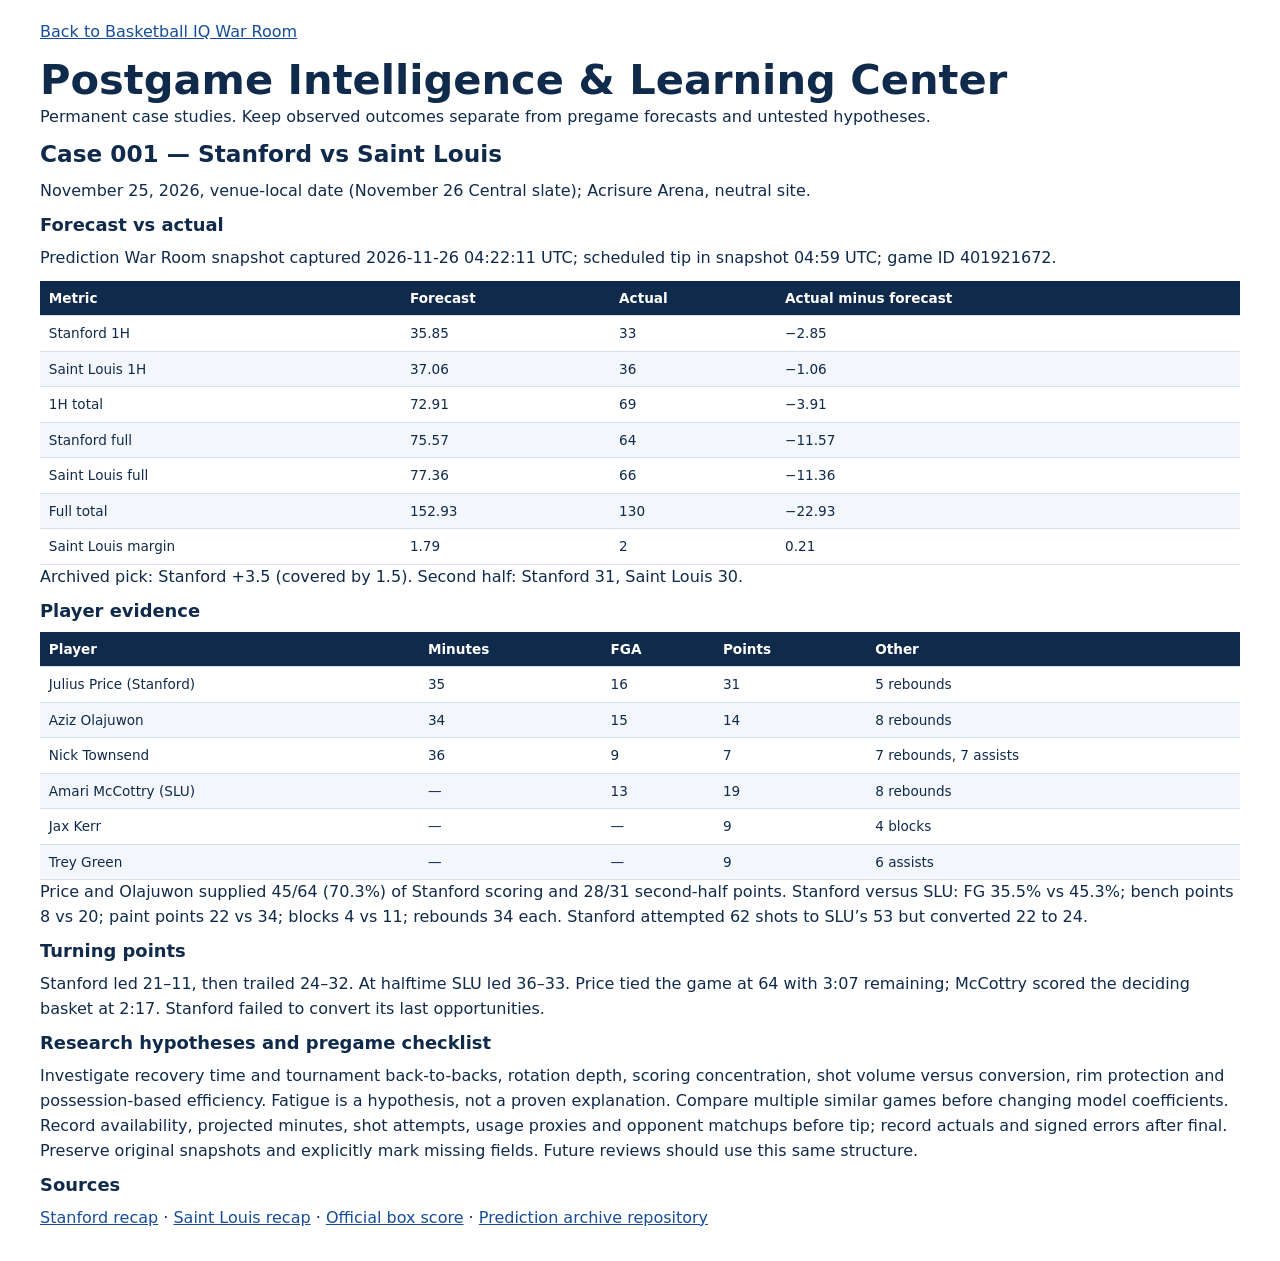
==== site/postgame.html @ ce0318b3 "Add permanent postgame learning center and verified Stanford Saint Louis case study" ====
<!doctype html><html lang="en"><meta charset="utf-8"><meta name="viewport" content="width=device-width,initial-scale=1"><title>Postgame Intelligence & Learning Center</title><link rel="stylesheet" href="style.css"><body><main><p><a href="index.html">Back to Basketball IQ War Room</a></p><h1>Postgame Intelligence &amp; Learning Center</h1><p>Permanent case studies. Keep observed outcomes separate from pregame forecasts and untested hypotheses.</p><article><h2>Case 001 — Stanford vs Saint Louis</h2><p>November 25, 2026, venue-local date (November 26 Central slate); Acrisure Arena, neutral site.</p><h3>Forecast vs actual</h3><p>Prediction War Room snapshot captured 2026-11-26 04:22:11 UTC; scheduled tip in snapshot 04:59 UTC; game ID 401921672.</p><table><thead><tr><th>Metric</th><th>Forecast</th><th>Actual</th><th>Actual minus forecast</th></tr></thead><tbody><tr><td>Stanford 1H</td><td>35.85</td><td>33</td><td>−2.85</td></tr><tr><td>Saint Louis 1H</td><td>37.06</td><td>36</td><td>−1.06</td></tr><tr><td>1H total</td><td>72.91</td><td>69</td><td>−3.91</td></tr><tr><td>Stanford full</td><td>75.57</td><td>64</td><td>−11.57</td></tr><tr><td>Saint Louis full</td><td>77.36</td><td>66</td><td>−11.36</td></tr><tr><td>Full total</td><td>152.93</td><td>130</td><td>−22.93</td></tr><tr><td>Saint Louis margin</td><td>1.79</td><td>2</td><td>0.21</td></tr></tbody></table><p>Archived pick: Stanford +3.5 (covered by 1.5). Second half: Stanford 31, Saint Louis 30.</p><h3>Player evidence</h3><table><thead><tr><th>Player</th><th>Minutes</th><th>FGA</th><th>Points</th><th>Other</th></tr></thead><tbody><tr><td>Julius Price (Stanford)</td><td>35</td><td>16</td><td>31</td><td>5 rebounds</td></tr><tr><td>Aziz Olajuwon</td><td>34</td><td>15</td><td>14</td><td>8 rebounds</td></tr><tr><td>Nick Townsend</td><td>36</td><td>9</td><td>7</td><td>7 rebounds, 7 assists</td></tr><tr><td>Amari McCottry (SLU)</td><td>—</td><td>13</td><td>19</td><td>8 rebounds</td></tr><tr><td>Jax Kerr</td><td>—</td><td>—</td><td>9</td><td>4 blocks</td></tr><tr><td>Trey Green</td><td>—</td><td>—</td><td>9</td><td>6 assists</td></tr></tbody></table><p>Price and Olajuwon supplied 45/64 (70.3%) of Stanford scoring and 28/31 second-half points. Stanford versus SLU: FG 35.5% vs 45.3%; bench points 8 vs 20; paint points 22 vs 34; blocks 4 vs 11; rebounds 34 each. Stanford attempted 62 shots to SLU’s 53 but converted 22 to 24.</p><h3>Turning points</h3><p>Stanford led 21–11, then trailed 24–32. At halftime SLU led 36–33. Price tied the game at 64 with 3:07 remaining; McCottry scored the deciding basket at 2:17. Stanford failed to convert its last opportunities.</p><h3>Research hypotheses and pregame checklist</h3><p>Investigate recovery time and tournament back-to-backs, rotation depth, scoring concentration, shot volume versus conversion, rim protection and possession-based efficiency. Fatigue is a hypothesis, not a proven explanation. Compare multiple similar games before changing model coefficients. Record availability, projected minutes, shot attempts, usage proxies and opponent matchups before tip; record actuals and signed errors after final. Preserve original snapshots and explicitly mark missing fields. Future reviews should use this same structure.</p><h3>Sources</h3><p><a href="https://gostanford.com/news/2026/11/26/price-scores-31-but-stanford-falls-late-to-saint-louis">Stanford recap</a> · <a href="https://slubillikens.com/news/2026/11/26/mens-basketball-bills-top-stanford-66-64-in-acrisure-series-finale.aspx">Saint Louis recap</a> · <a href="https://slubillikens.com/boxscore.aspx?id=18853&amp;path=mbball">Official box score</a> · <a href="https://github.com/DrKimberlyrobins/docs-prediction-war-room">Prediction archive repository</a></p></article></main></body></html>
---- site/style.css ----
:root{--navy:#102a4c;--blue:#164c9b;--gold:#e9b85b;--green:#18734b;--cloud:#f3f7fc;--border:#d6e0ed;--muted:#425673}
*{box-sizing:border-box}
body{margin:0;background:white;color:var(--navy);font:16px/1.55 system-ui,sans-serif}
h1,h2,h3,p{margin:0 0 .65rem}
h1,h2,h3{line-height:1.2}
h1{font-size:clamp(1.65rem,4vw,2.6rem);margin-bottom:0}
h2{font-size:1.45rem}
h3{font-size:1.12rem}
a{color:var(--blue)}
button,summary{cursor:pointer}
button{font:inherit}
button:focus-visible,summary:focus-visible,a:focus-visible{outline:3px solid var(--gold);outline-offset:3px}
.mast{background:white;border-bottom:4px solid var(--gold)}
.mast-inner,main{width:min(1320px,100%);margin:auto;padding:1.25rem clamp(1rem,4vw,2.5rem)}
.mast-inner{display:flex;align-items:end;justify-content:space-between;gap:1rem}
#league{color:var(--blue);font-weight:700;font-size:.85rem}
#print{white-space:nowrap;background:white;border:1px solid var(--blue);color:var(--blue);padding:.45rem .8rem;border-radius:.4rem}
#asof,.muted,small{color:var(--muted)}
#games{display:grid;grid-auto-flow:column;grid-auto-columns:minmax(195px,15%);overflow:auto;gap:.55rem;padding:.25rem .25rem .8rem}
.game{background:white;border:1px solid var(--border);text-align:left;color:var(--navy);border-radius:.55rem;padding:.55rem .7rem}
.game[aria-current=true]{border-color:var(--blue);background:var(--cloud);box-shadow:inset 3px 0 var(--blue)}
.game span{display:flex;align-items:center;gap:.4rem;font-weight:650;font-size:.9rem}
.game img{width:21px;height:21px;object-fit:contain}
#matchup{margin:1rem 0}
.headline{display:flex;align-items:center;justify-content:space-between;gap:1rem;border-top:4px solid var(--navy);padding:1rem 0 .5rem}
section.panel{border:1px solid var(--border);border-radius:.65rem;margin:.85rem 0;padding:1rem;min-width:0}
.leaders,.score-grid{display:grid;grid-template-columns:repeat(2,minmax(0,1fr));gap:.75rem}
.leaders>div,.score{padding:.85rem;background:var(--cloud);border-radius:.5rem}
.leaders h3{display:flex;align-items:center;gap:.5rem}
.leaders img{height:32px;width:32px;object-fit:contain}
.score strong{display:block;color:var(--green);font-size:1.3rem}
.status{color:#805514}
.scroll{overflow:auto}
table{border-collapse:collapse;width:100%;font-variant-numeric:tabular-nums;font-size:.85rem}
th,td{padding:.42rem .55rem;vertical-align:top;text-align:left;border-bottom:1px solid var(--border)}
thead th{background:var(--navy);color:white;white-space:nowrap}
.players tbody th{min-width:145px}
.players td:last-child{min-width:190px}
tr:nth-child(even){background:var(--cloud)}
p.sources{font-size:.85rem;margin-top:.75rem}
details{padding:.8rem 0;border-top:1px solid var(--border);margin-top:.75rem}
details summary{font-weight:700}
details>div{padding-top:.75rem}
@media(max-width:640px){.mast-inner,.headline{align-items:flex-start}.mast-inner{flex-direction:column}.leaders,.score-grid{grid-template-columns:1fr}.panel{padding:.7rem}}
@media print{
  body{color:#000;font:10px/1.35 system-ui,sans-serif}
  .mast-inner,main{width:100%;padding:.4rem}
  #print,#games,#history,#methods{display:none}
  section.panel{padding:.4rem;border:1px solid #aaa}
  .scroll{overflow:visible}
  table{font-size:8px}
  th,td{padding:.15rem;overflow-wrap:anywhere}
  .players tbody th,.players td:last-child{min-width:0}
  thead th{color:#000;background:white;white-space:normal}
  tr{break-inside:avoid}
  thead{display:table-header-group}
  .headline{border-top:1px solid black}
}
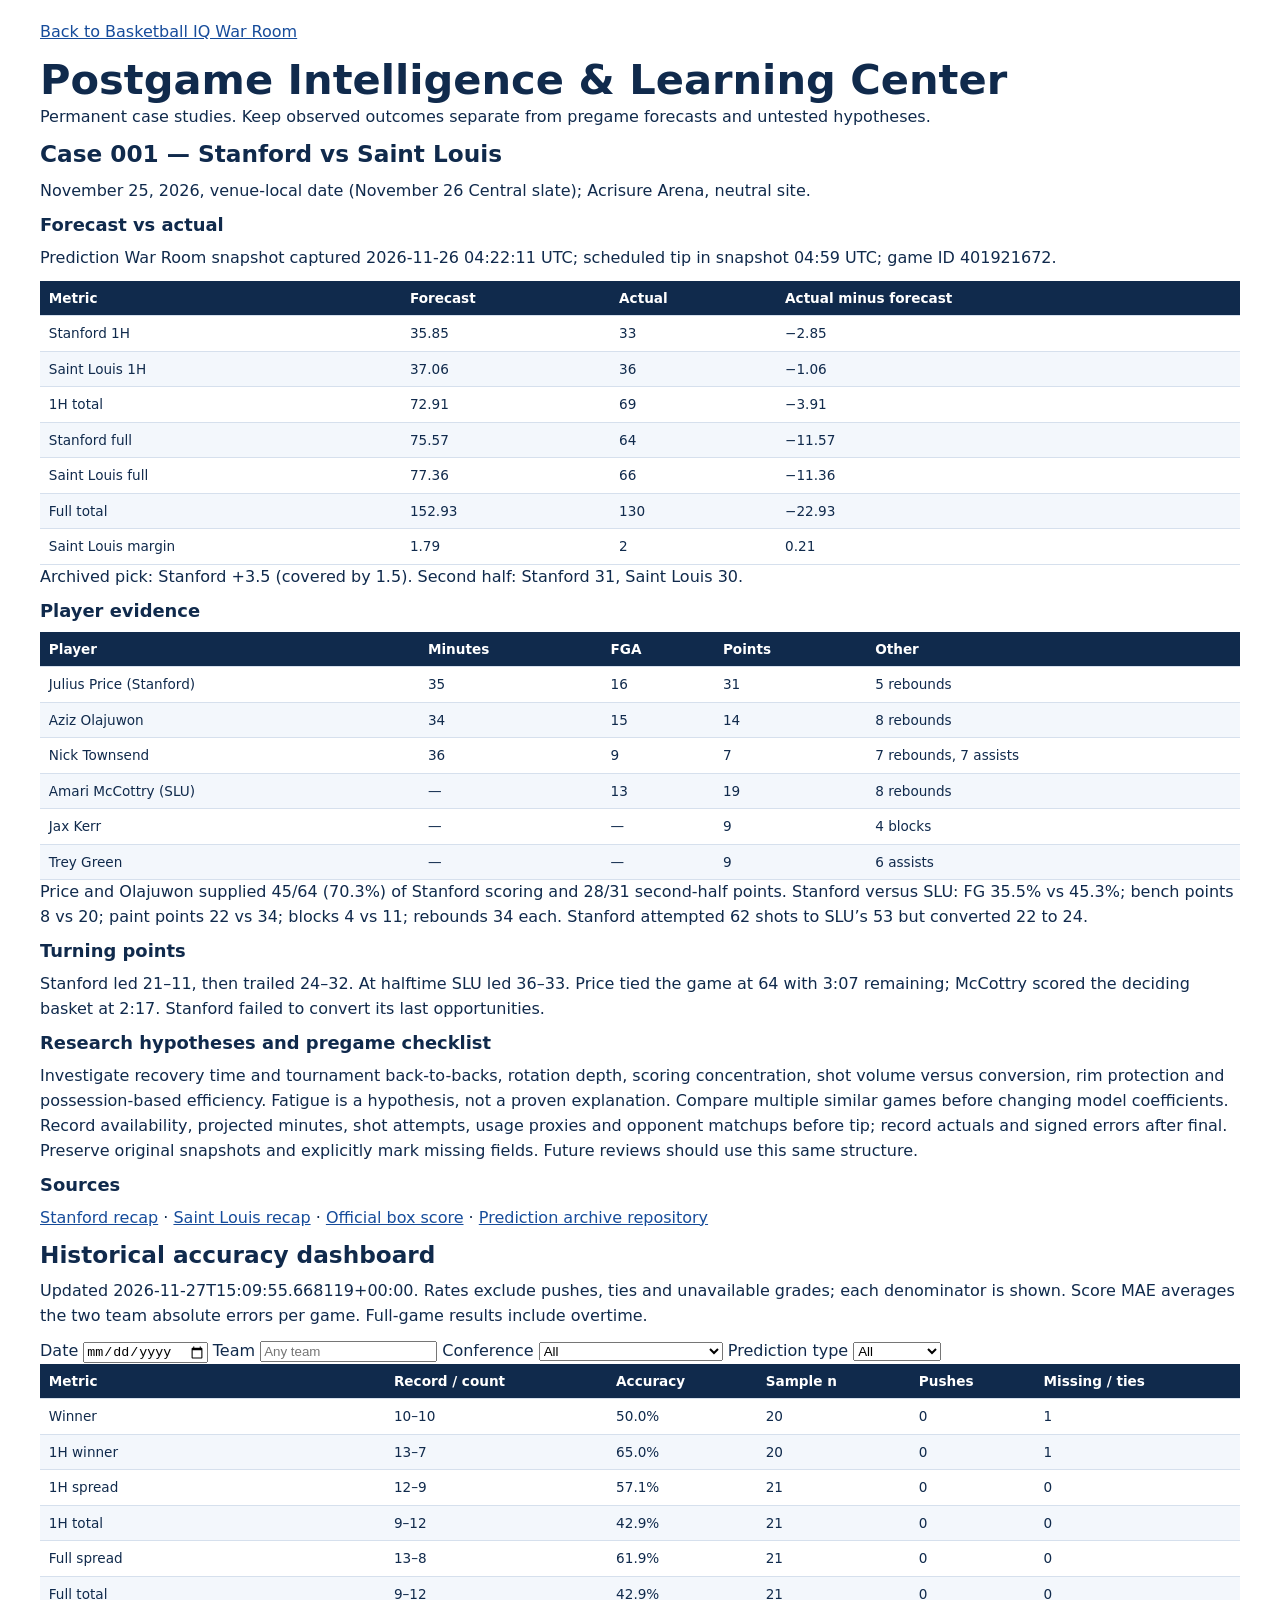
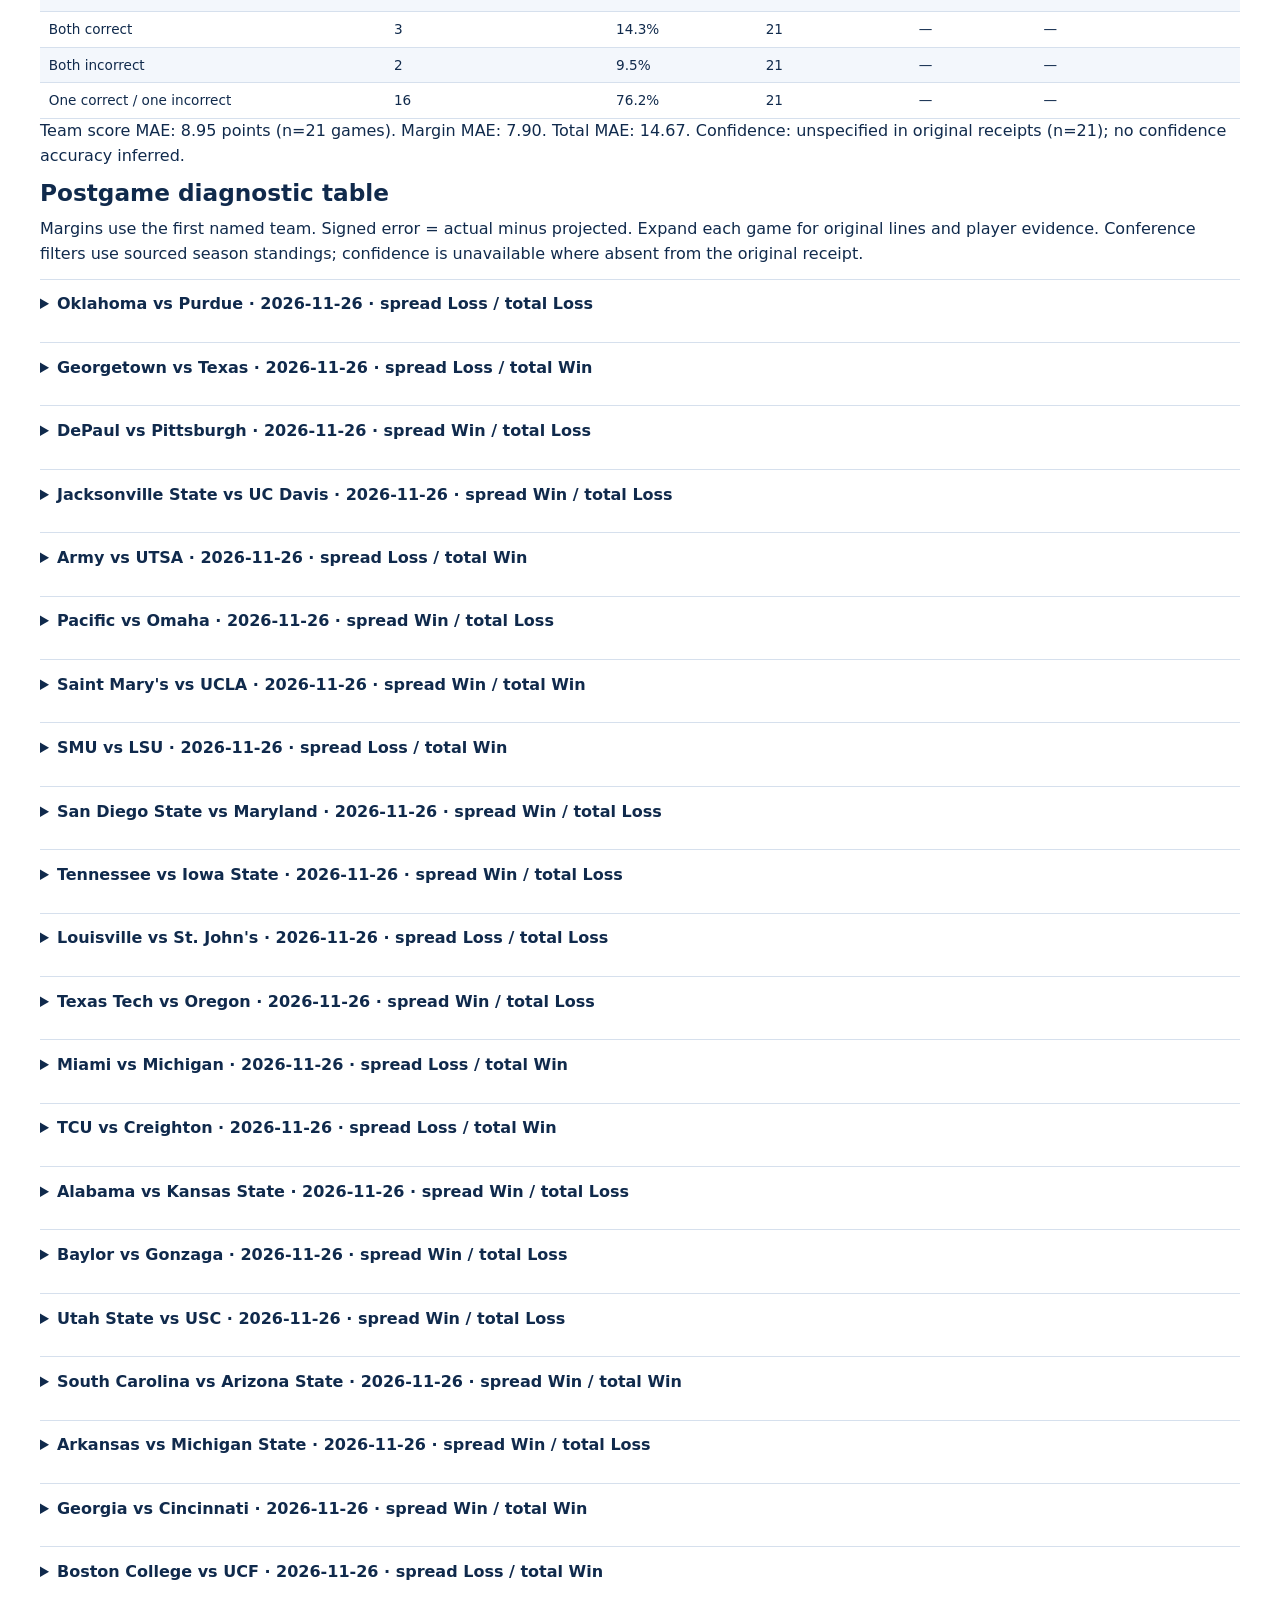
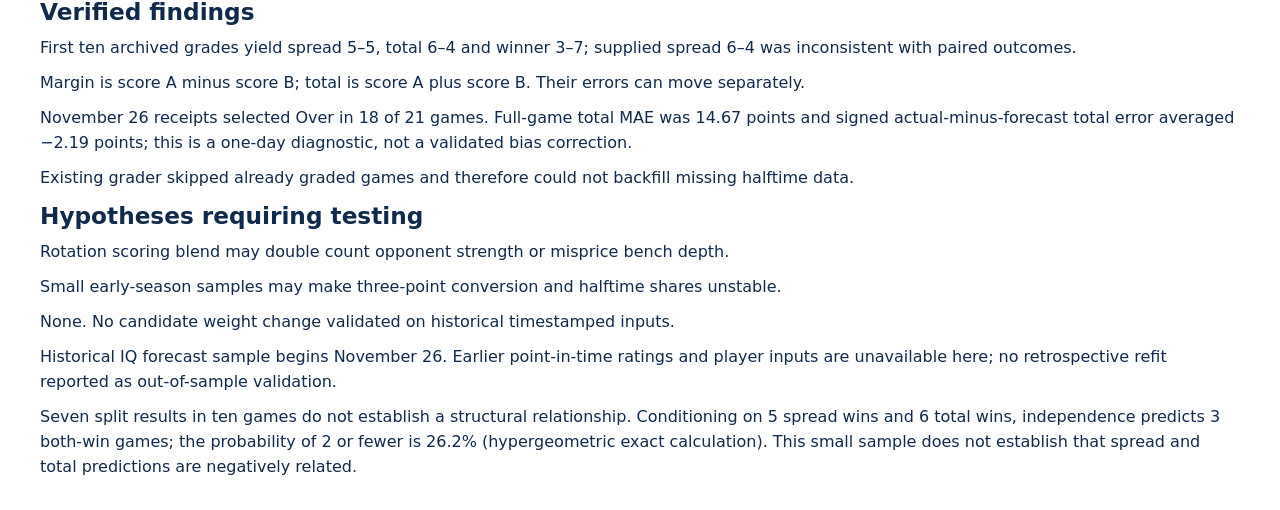
==== commit 0bb95087: "Audit Thanksgiving grades, preserve player evidence, and add historical diagnostics" ====
--- a/site/postgame.html
+++ b/site/postgame.html
@@ -1 +1 @@
-<!doctype html><html lang="en"><meta charset="utf-8"><meta name="viewport" content="width=device-width,initial-scale=1"><title>Postgame Intelligence & Learning Center</title><link rel="stylesheet" href="style.css"><body><main><p><a href="index.html">Back to Basketball IQ War Room</a></p><h1>Postgame Intelligence &amp; Learning Center</h1><p>Permanent case studies. Keep observed outcomes separate from pregame forecasts and untested hypotheses.</p><article><h2>Case 001 — Stanford vs Saint Louis</h2><p>November 25, 2026, venue-local date (November 26 Central slate); Acrisure Arena, neutral site.</p><h3>Forecast vs actual</h3><p>Prediction War Room snapshot captured 2026-11-26 04:22:11 UTC; scheduled tip in snapshot 04:59 UTC; game ID 401921672.</p><table><thead><tr><th>Metric</th><th>Forecast</th><th>Actual</th><th>Actual minus forecast</th></tr></thead><tbody><tr><td>Stanford 1H</td><td>35.85</td><td>33</td><td>−2.85</td></tr><tr><td>Saint Louis 1H</td><td>37.06</td><td>36</td><td>−1.06</td></tr><tr><td>1H total</td><td>72.91</td><td>69</td><td>−3.91</td></tr><tr><td>Stanford full</td><td>75.57</td><td>64</td><td>−11.57</td></tr><tr><td>Saint Louis full</td><td>77.36</td><td>66</td><td>−11.36</td></tr><tr><td>Full total</td><td>152.93</td><td>130</td><td>−22.93</td></tr><tr><td>Saint Louis margin</td><td>1.79</td><td>2</td><td>0.21</td></tr></tbody></table><p>Archived pick: Stanford +3.5 (covered by 1.5). Second half: Stanford 31, Saint Louis 30.</p><h3>Player evidence</h3><table><thead><tr><th>Player</th><th>Minutes</th><th>FGA</th><th>Points</th><th>Other</th></tr></thead><tbody><tr><td>Julius Price (Stanford)</td><td>35</td><td>16</td><td>31</td><td>5 rebounds</td></tr><tr><td>Aziz Olajuwon</td><td>34</td><td>15</td><td>14</td><td>8 rebounds</td></tr><tr><td>Nick Townsend</td><td>36</td><td>9</td><td>7</td><td>7 rebounds, 7 assists</td></tr><tr><td>Amari McCottry (SLU)</td><td>—</td><td>13</td><td>19</td><td>8 rebounds</td></tr><tr><td>Jax Kerr</td><td>—</td><td>—</td><td>9</td><td>4 blocks</td></tr><tr><td>Trey Green</td><td>—</td><td>—</td><td>9</td><td>6 assists</td></tr></tbody></table><p>Price and Olajuwon supplied 45/64 (70.3%) of Stanford scoring and 28/31 second-half points. Stanford versus SLU: FG 35.5% vs 45.3%; bench points 8 vs 20; paint points 22 vs 34; blocks 4 vs 11; rebounds 34 each. Stanford attempted 62 shots to SLU’s 53 but converted 22 to 24.</p><h3>Turning points</h3><p>Stanford led 21–11, then trailed 24–32. At halftime SLU led 36–33. Price tied the game at 64 with 3:07 remaining; McCottry scored the deciding basket at 2:17. Stanford failed to convert its last opportunities.</p><h3>Research hypotheses and pregame checklist</h3><p>Investigate recovery time and tournament back-to-backs, rotation depth, scoring concentration, shot volume versus conversion, rim protection and possession-based efficiency. Fatigue is a hypothesis, not a proven explanation. Compare multiple similar games before changing model coefficients. Record availability, projected minutes, shot attempts, usage proxies and opponent matchups before tip; record actuals and signed errors after final. Preserve original snapshots and explicitly mark missing fields. Future reviews should use this same structure.</p><h3>Sources</h3><p><a href="https://gostanford.com/news/2026/11/26/price-scores-31-but-stanford-falls-late-to-saint-louis">Stanford recap</a> · <a href="https://slubillikens.com/news/2026/11/26/mens-basketball-bills-top-stanford-66-64-in-acrisure-series-finale.aspx">Saint Louis recap</a> · <a href="https://slubillikens.com/boxscore.aspx?id=18853&amp;path=mbball">Official box score</a> · <a href="https://github.com/DrKimberlyrobins/docs-prediction-war-room">Prediction archive repository</a></p></article></main></body></html>+<!doctype html><html lang="en"><meta charset="utf-8"><meta name="viewport" content="width=device-width,initial-scale=1"><title>Postgame Intelligence & Learning Center</title><link rel="stylesheet" href="style.css"><body><main><p><a href="index.html">Back to Basketball IQ War Room</a></p><h1>Postgame Intelligence &amp; Learning Center</h1><p>Permanent case studies. Keep observed outcomes separate from pregame forecasts and untested hypotheses.</p><article><h2>Case 001 — Stanford vs Saint Louis</h2><p>November 25, 2026, venue-local date (November 26 Central slate); Acrisure Arena, neutral site.</p><h3>Forecast vs actual</h3><p>Prediction War Room snapshot captured 2026-11-26 04:22:11 UTC; scheduled tip in snapshot 04:59 UTC; game ID 401921672.</p><table><thead><tr><th>Metric</th><th>Forecast</th><th>Actual</th><th>Actual minus forecast</th></tr></thead><tbody><tr><td>Stanford 1H</td><td>35.85</td><td>33</td><td>−2.85</td></tr><tr><td>Saint Louis 1H</td><td>37.06</td><td>36</td><td>−1.06</td></tr><tr><td>1H total</td><td>72.91</td><td>69</td><td>−3.91</td></tr><tr><td>Stanford full</td><td>75.57</td><td>64</td><td>−11.57</td></tr><tr><td>Saint Louis full</td><td>77.36</td><td>66</td><td>−11.36</td></tr><tr><td>Full total</td><td>152.93</td><td>130</td><td>−22.93</td></tr><tr><td>Saint Louis margin</td><td>1.79</td><td>2</td><td>0.21</td></tr></tbody></table><p>Archived pick: Stanford +3.5 (covered by 1.5). Second half: Stanford 31, Saint Louis 30.</p><h3>Player evidence</h3><table><thead><tr><th>Player</th><th>Minutes</th><th>FGA</th><th>Points</th><th>Other</th></tr></thead><tbody><tr><td>Julius Price (Stanford)</td><td>35</td><td>16</td><td>31</td><td>5 rebounds</td></tr><tr><td>Aziz Olajuwon</td><td>34</td><td>15</td><td>14</td><td>8 rebounds</td></tr><tr><td>Nick Townsend</td><td>36</td><td>9</td><td>7</td><td>7 rebounds, 7 assists</td></tr><tr><td>Amari McCottry (SLU)</td><td>—</td><td>13</td><td>19</td><td>8 rebounds</td></tr><tr><td>Jax Kerr</td><td>—</td><td>—</td><td>9</td><td>4 blocks</td></tr><tr><td>Trey Green</td><td>—</td><td>—</td><td>9</td><td>6 assists</td></tr></tbody></table><p>Price and Olajuwon supplied 45/64 (70.3%) of Stanford scoring and 28/31 second-half points. Stanford versus SLU: FG 35.5% vs 45.3%; bench points 8 vs 20; paint points 22 vs 34; blocks 4 vs 11; rebounds 34 each. Stanford attempted 62 shots to SLU’s 53 but converted 22 to 24.</p><h3>Turning points</h3><p>Stanford led 21–11, then trailed 24–32. At halftime SLU led 36–33. Price tied the game at 64 with 3:07 remaining; McCottry scored the deciding basket at 2:17. Stanford failed to convert its last opportunities.</p><h3>Research hypotheses and pregame checklist</h3><p>Investigate recovery time and tournament back-to-backs, rotation depth, scoring concentration, shot volume versus conversion, rim protection and possession-based efficiency. Fatigue is a hypothesis, not a proven explanation. Compare multiple similar games before changing model coefficients. Record availability, projected minutes, shot attempts, usage proxies and opponent matchups before tip; record actuals and signed errors after final. Preserve original snapshots and explicitly mark missing fields. Future reviews should use this same structure.</p><h3>Sources</h3><p><a href="https://gostanford.com/news/2026/11/26/price-scores-31-but-stanford-falls-late-to-saint-louis">Stanford recap</a> · <a href="https://slubillikens.com/news/2026/11/26/mens-basketball-bills-top-stanford-66-64-in-acrisure-series-finale.aspx">Saint Louis recap</a> · <a href="https://slubillikens.com/boxscore.aspx?id=18853&amp;path=mbball">Official box score</a> · <a href="https://github.com/DrKimberlyrobins/docs-prediction-war-room">Prediction archive repository</a></p></article><section id="diagnostic-dashboard" aria-live="polite">Loading verified diagnostics…</section></main><script src="diagnostics.js" defer></script></body></html>
